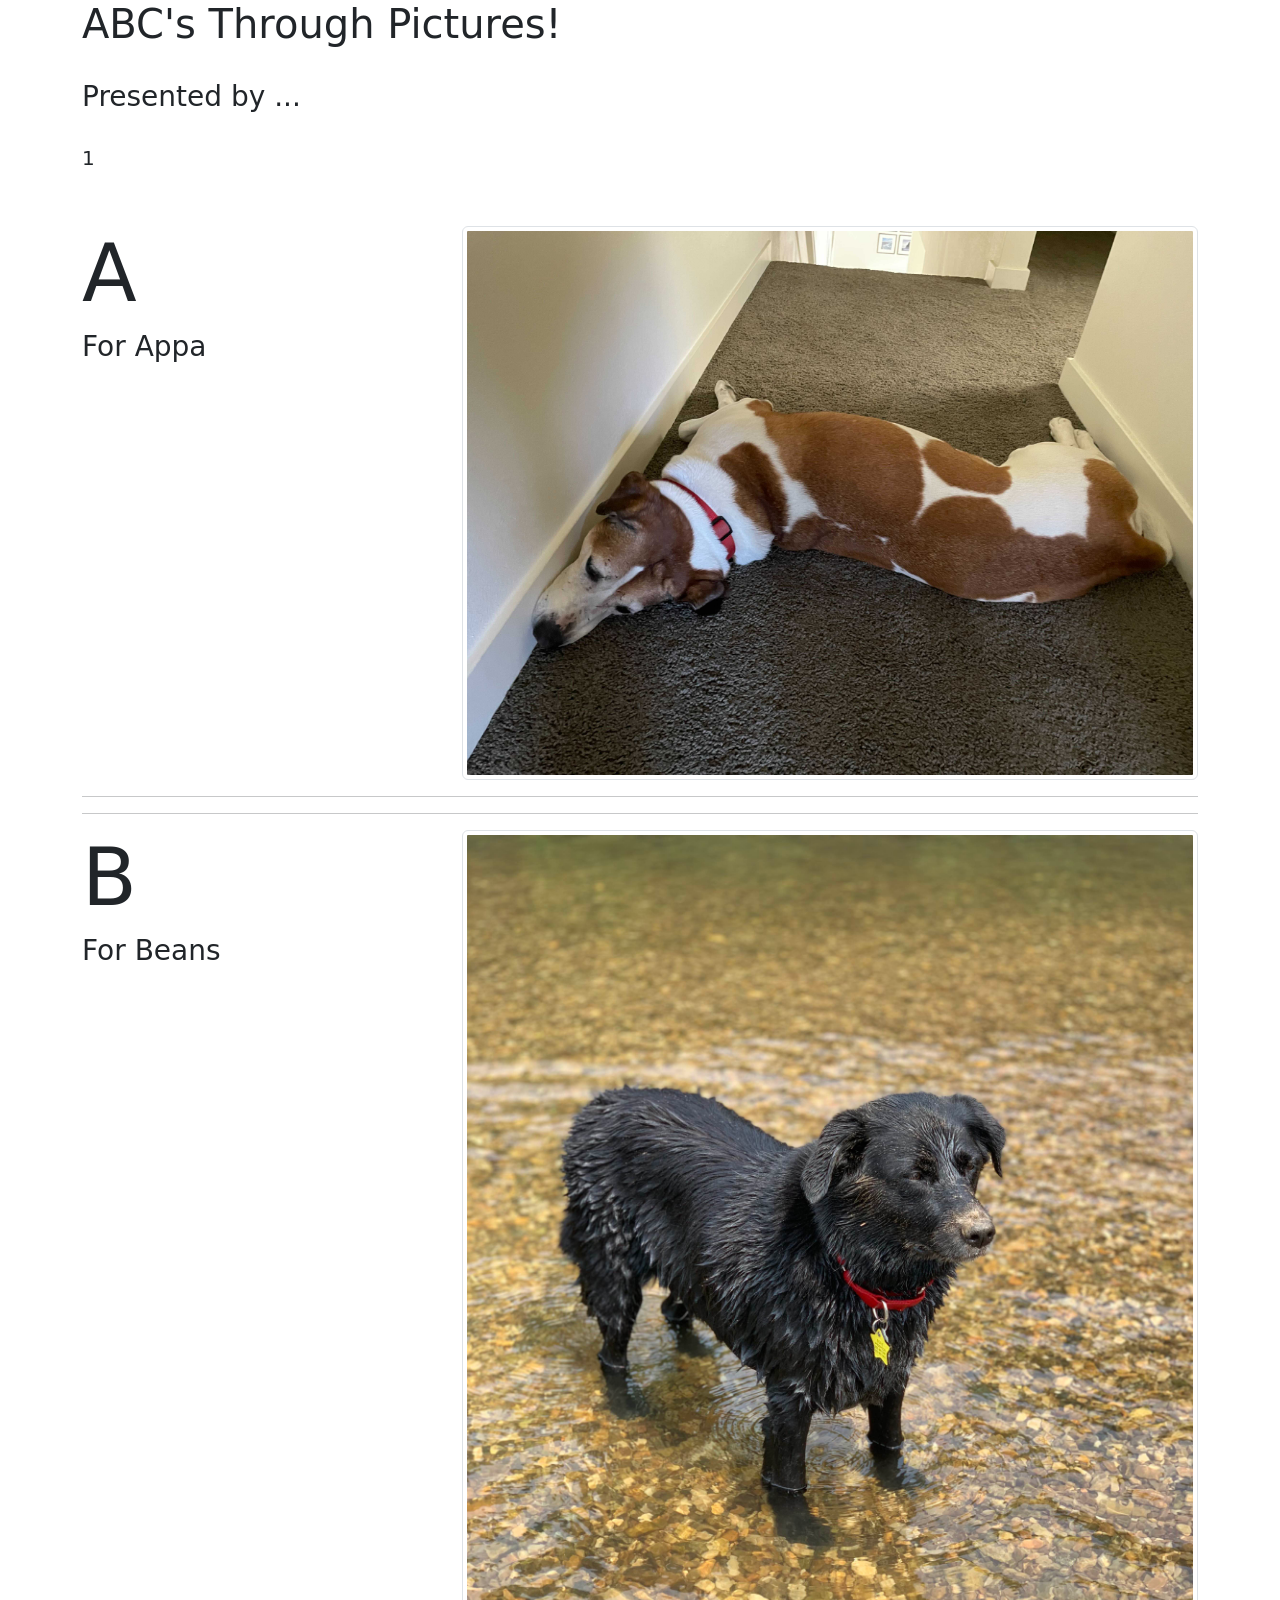
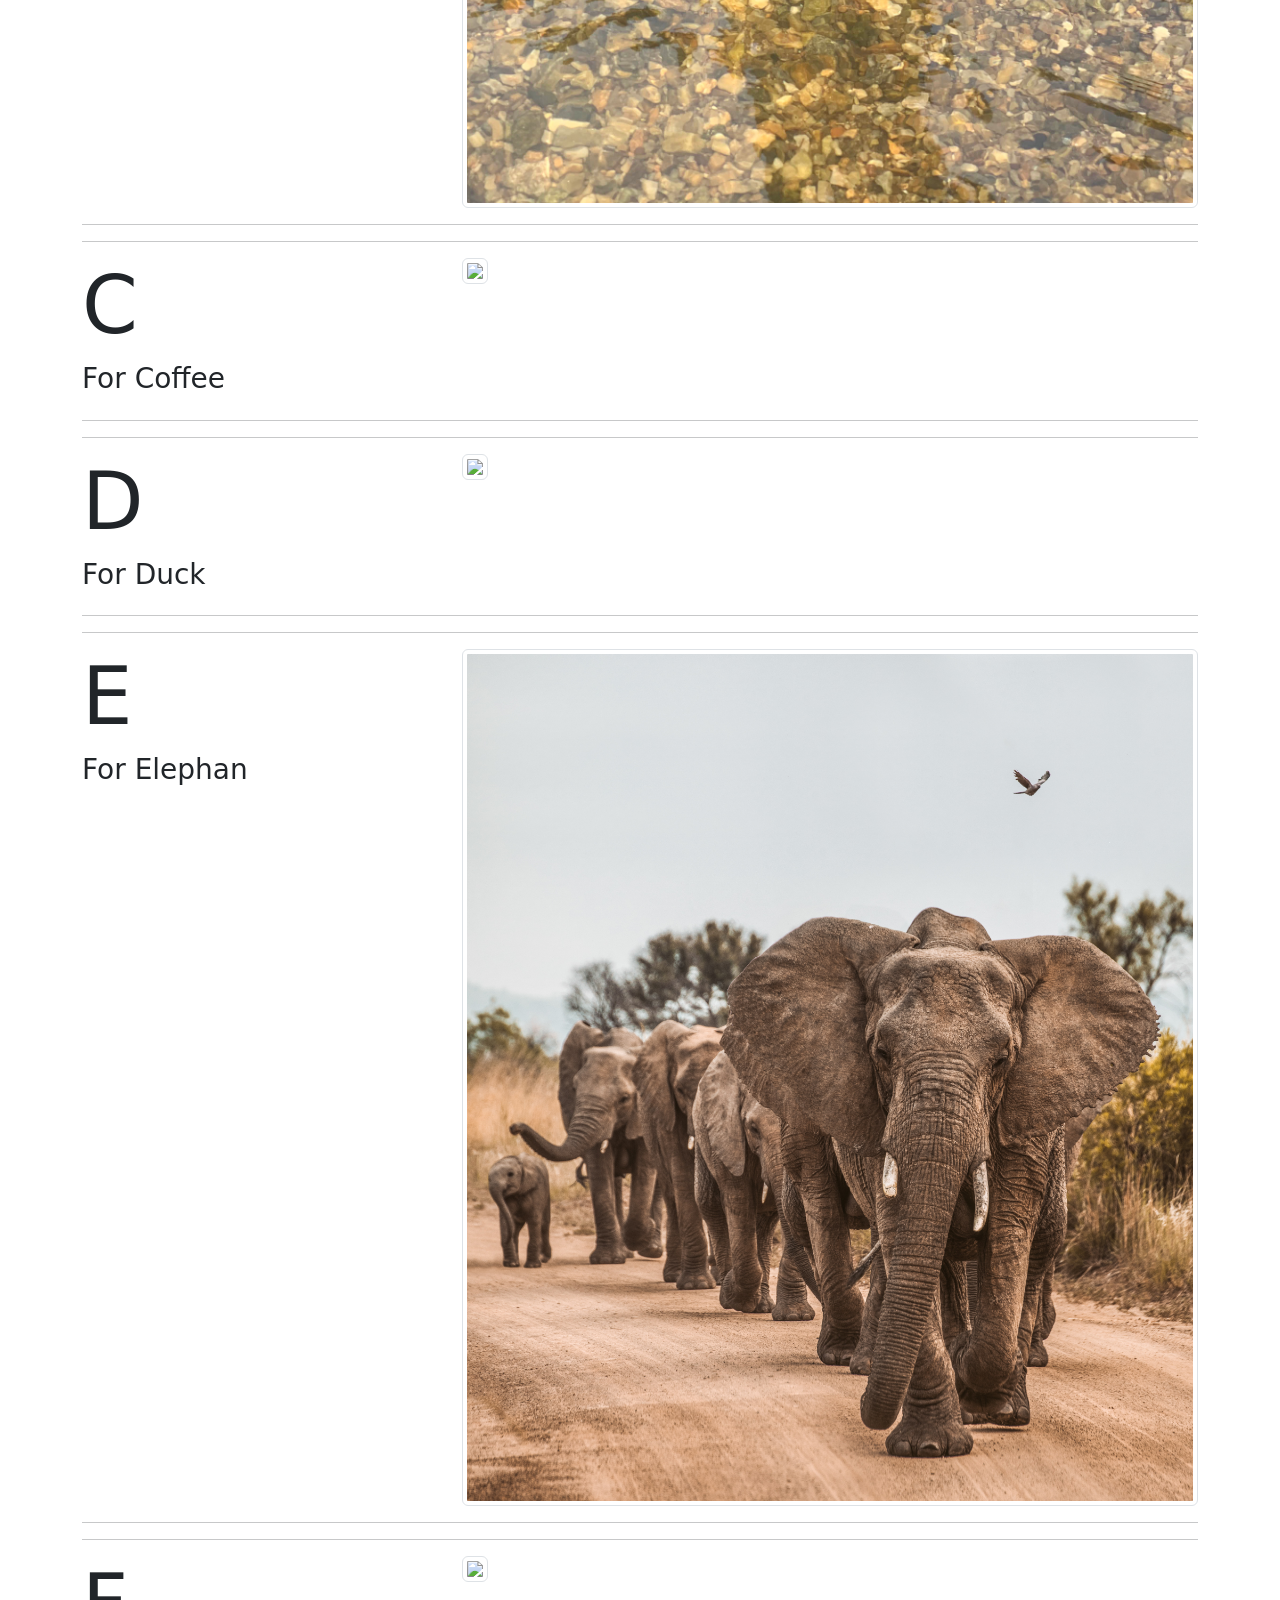
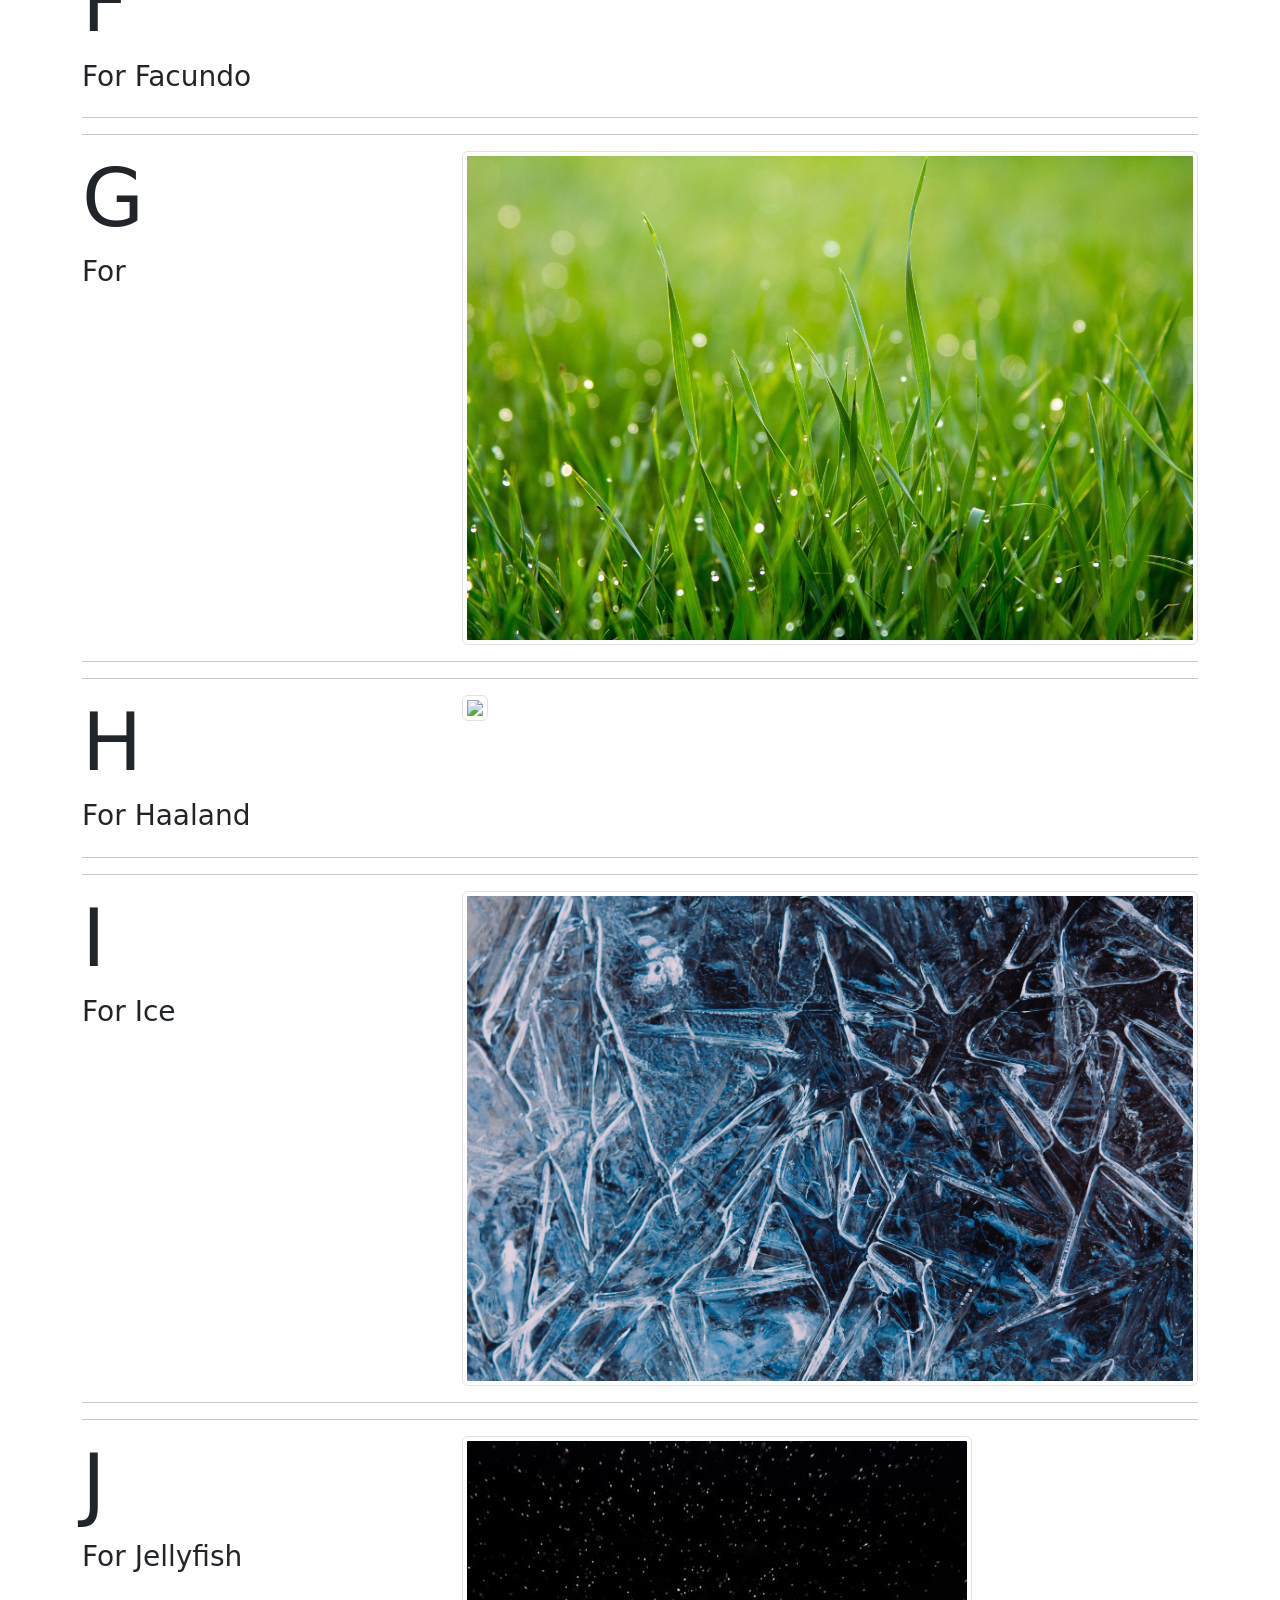
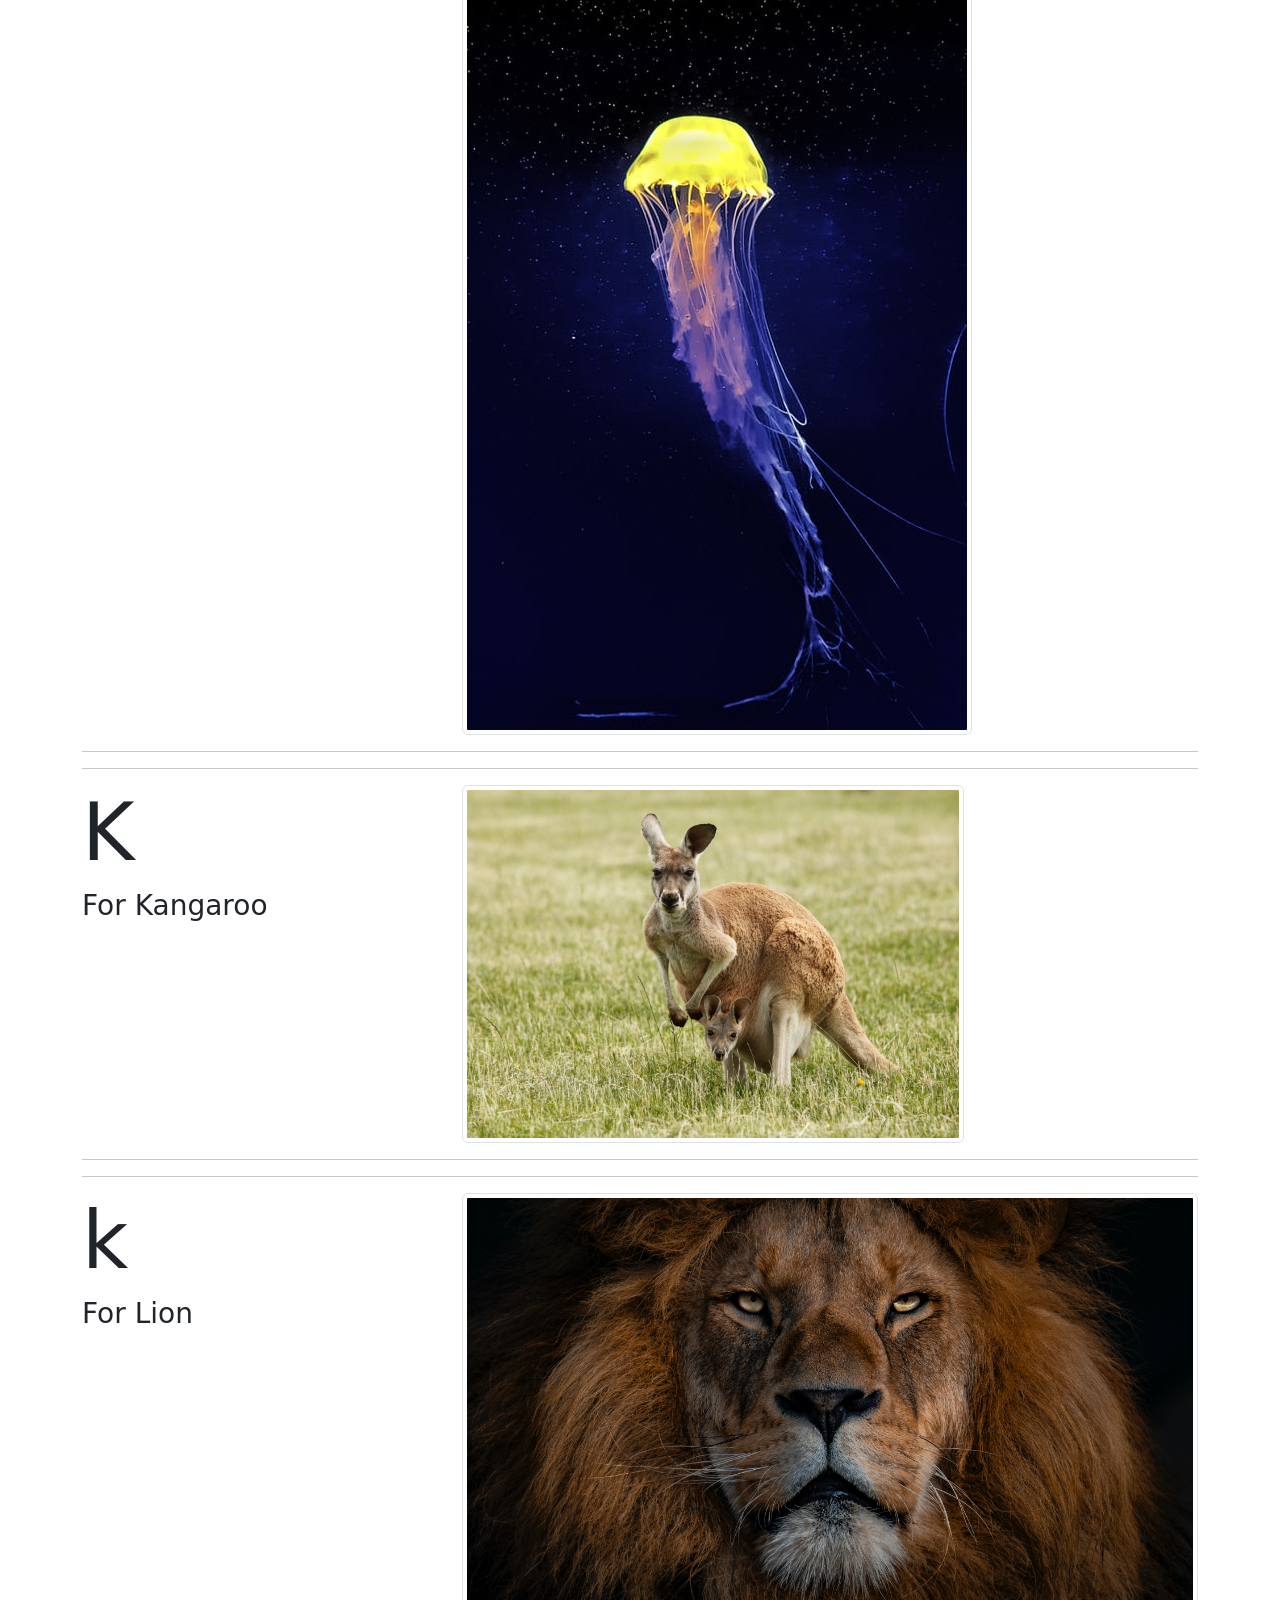
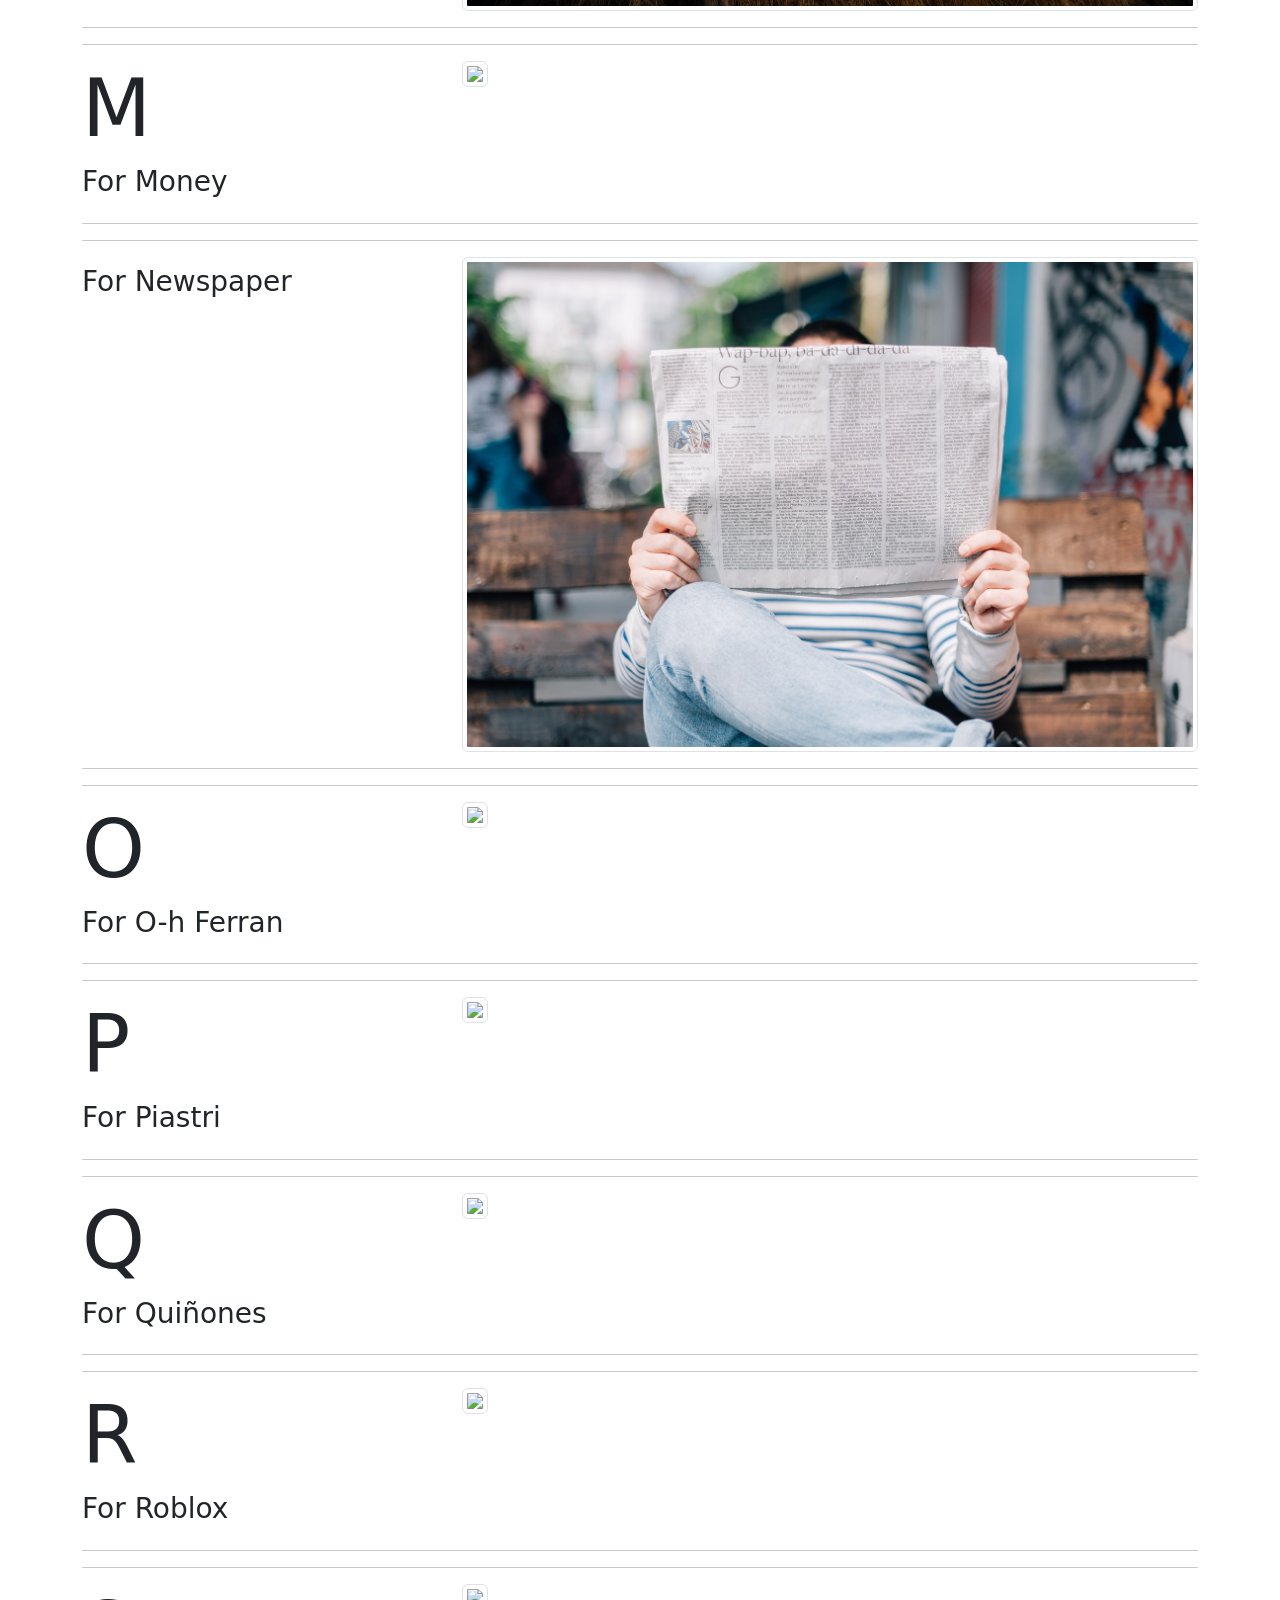
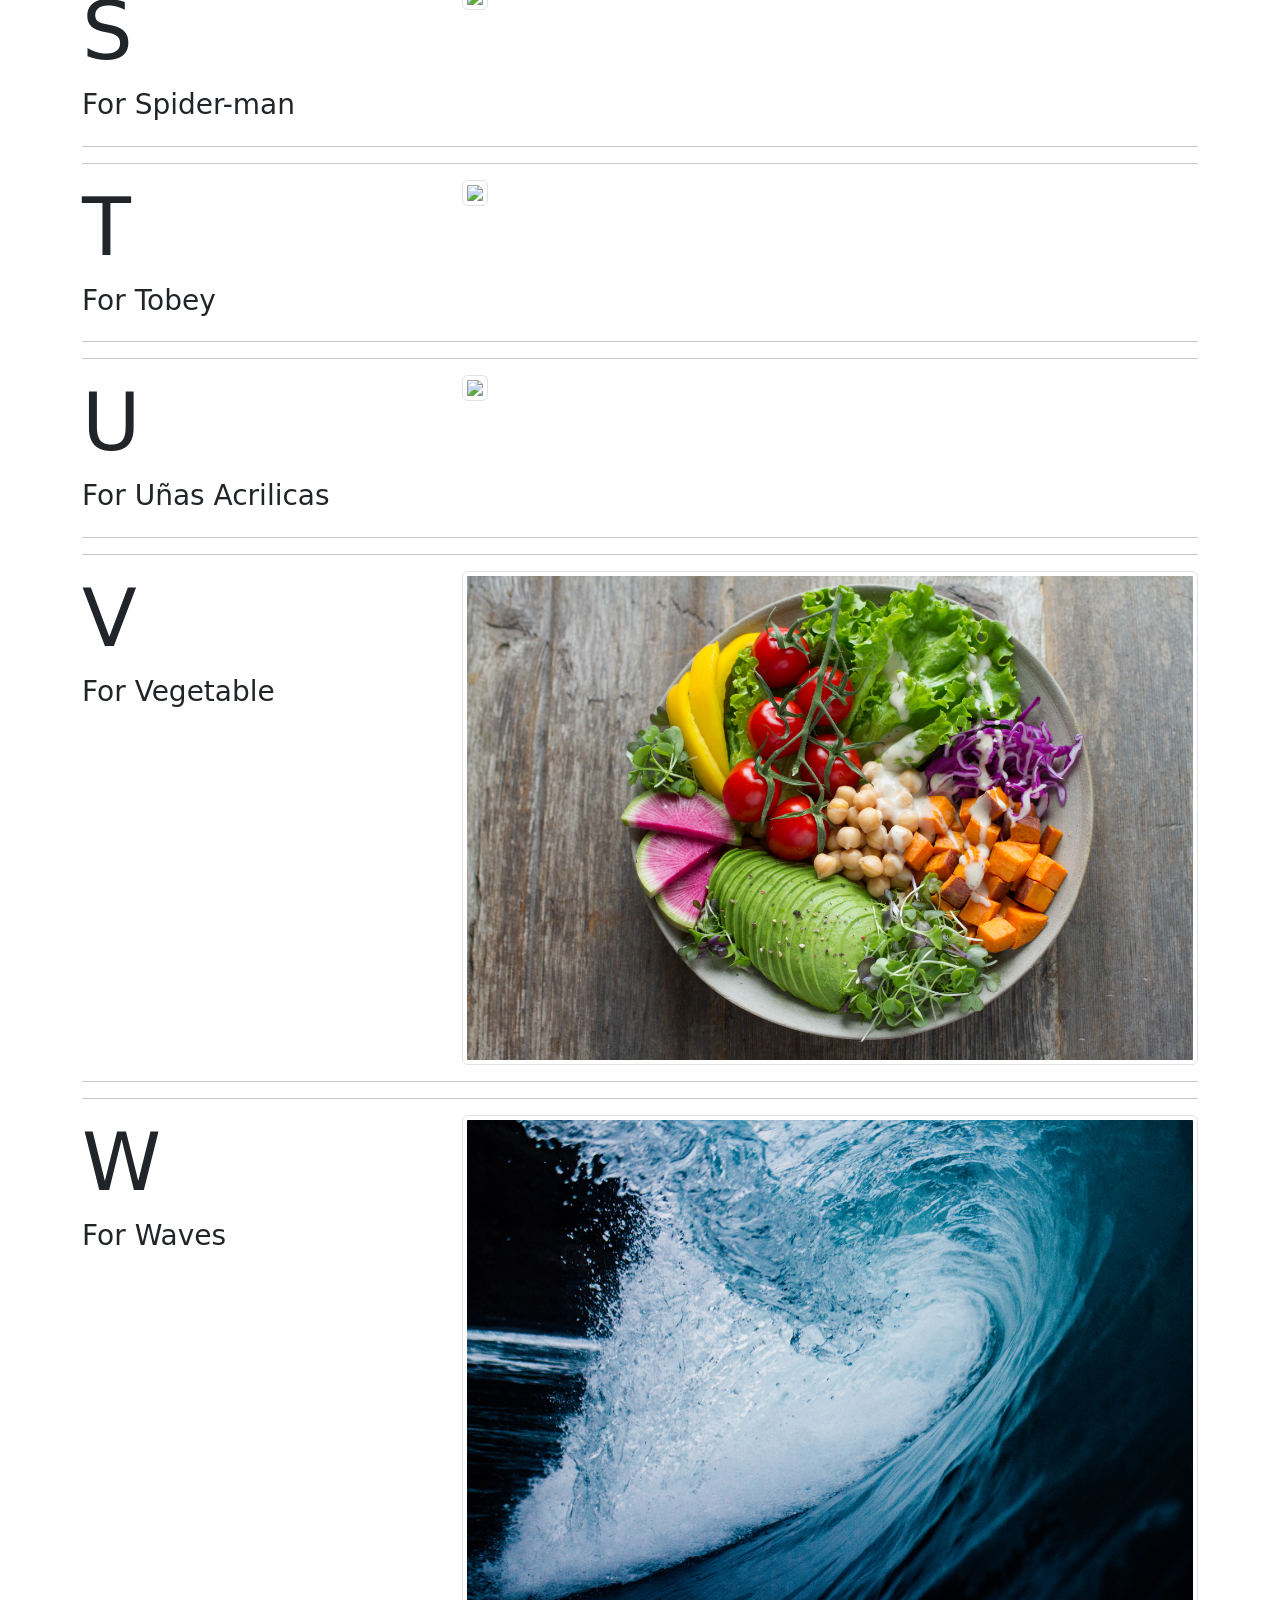
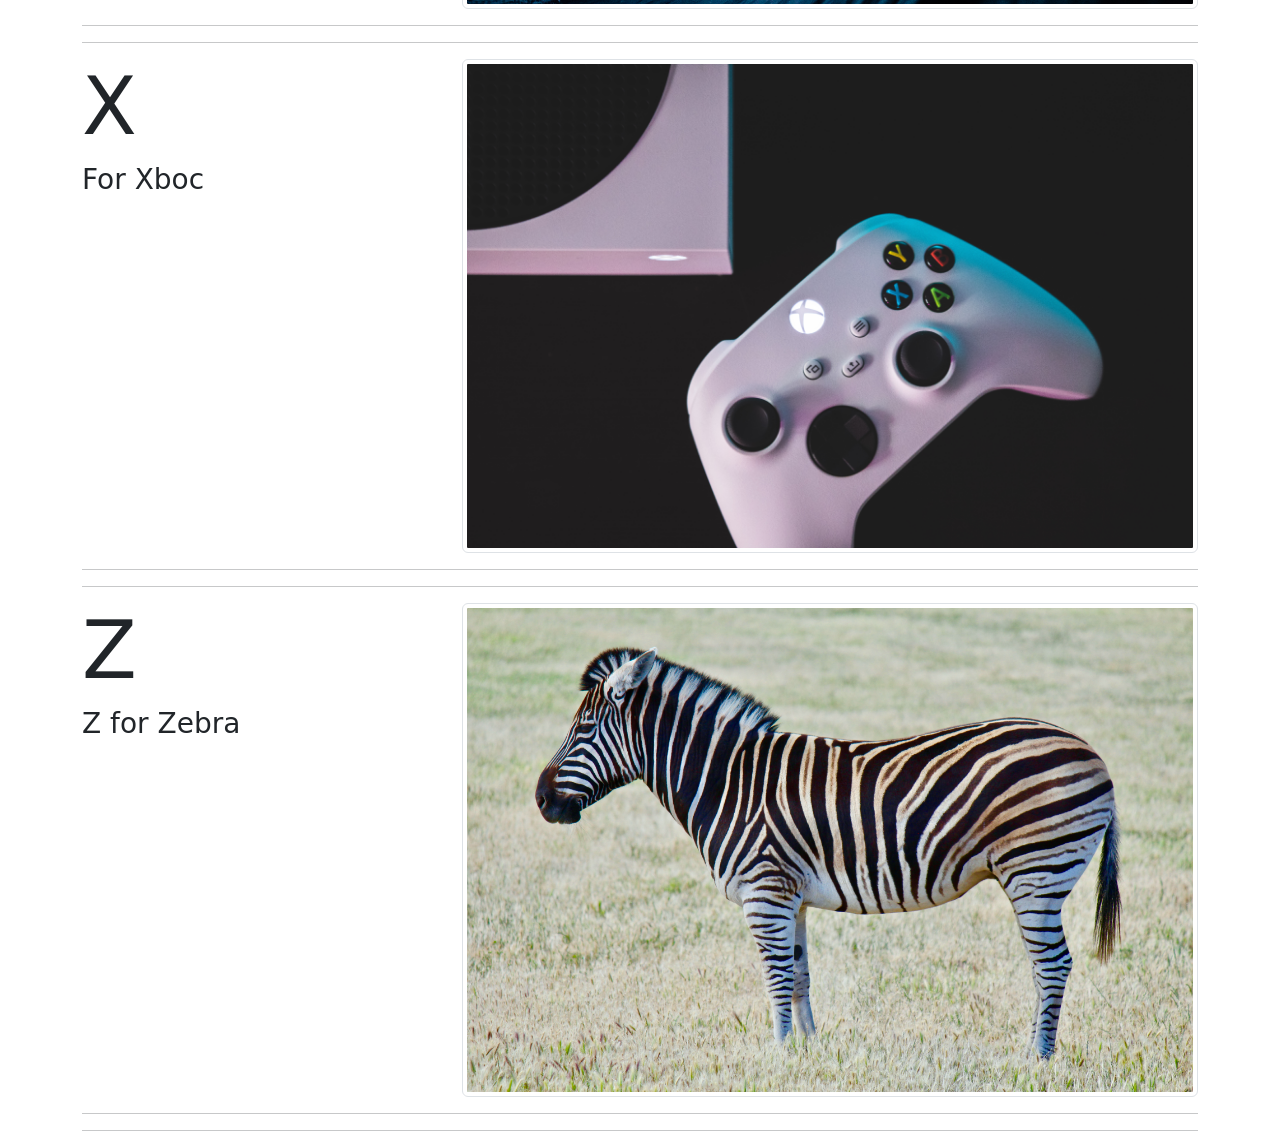
==== ad-l3-1.0/index.html @ 5498f9ae "aun no termino ro" ====
<!DOCTYPE html>
<html>

<head>
  <meta charset="utf-8">
  <meta name="viewport" content="width=device-width">
  <title>replit</title>
  <link href="https://cdn.jsdelivr.net/npm/bootstrap@5.1.3/dist/css/bootstrap.min.css" rel="stylesheet" integrity="sha384-1BmE4kWBq78iYhFldvKuhfTAU6auU8tT94WrHftjDbrCEXSU1oBoqyl2QvZ6jIW3" crossorigin="anonymous">
  <link rel="stylesheet" href="style.css">

</head>

<body>
    <main class="container">
        <div class="row">
            <div class="col">
                <h1>ABC's Through Pictures!</h1>
            </div> 
        </div>
        <br>
        <div class="row">
            <div class="col">
                <h3>Presented by ...</h3>
            </div> 
        </div>
        <br>
        <div class="row">
            <div class="col-12">
                <!-- Enter each persons name in place of the "Insert Name Here" below -->
                <h5>1</h5>

            
            </div> 
        </div>
        <br>
        <br>
        <!-- A -->
        <div class="row">
            <div class="col-4">
                <h1 class="display-1">A</h1>
                <h3>For Appa</h3>
            </div>
            <div class="col-8">
                <img src="Pictures/a-appa.jpg" class="img-thumbnail">
            </div>
        </div>
        <hr>
        <hr>



        <!-- B -->
        <!-- Reference letter A for help, all details should be the same except for the letter in the h1 tag, the description in the h3 tag, and the path to the image "src". -->
        <div class="row">
            <div class="col-4">
                <h1 class="display-1">B</h1>
                <h3>For Beans</h3>
            </div>
            <div class="col-8">
                <!-- insert pathway to image inside the quotation marks in the 'src' -->
                <img src="Pictures/b-beans.jpg" class="img-thumbnail">
            </div>
        </div>
        <hr>
        <hr>


        <!-- C -->
        <div class="row">
            <div class="col-4">
                <h1 class="display-1">C</h1>
                <h3>For Coffee</h3>
            </div>
            <div class="col-8">
                <!-- Notice where the URL goes to -->
                <img src="https://images.unsplash.com/photo-1523942839745-7848c839b661?ixlib=rb-1.2.1&ixid=MnwxMjA3fDB8MHxwaG90by1wYWdlfHx8fGVufDB8fHx8&auto=format&fit=crop&w=1740&q=80" class="img-thumbnail">
            </div>
        </div>
        <hr>
        <hr>


        <!-- D -->
        <div class="row">
            <div class="col-4">
                <h1 class="display-1">D</h1>
                <h3>For Duck</h3>
            </div>
            <div class="col-8">
                <!-- Notice where the URL goes to -->
                <img src="https://images.unsplash.com/photo-1560987617-6de57e3d0574?ixid=MnwxMjA3fDB8MHxwaG90by1wYWdlfHx8fGVufDB8fHx8&ixlib=rb-1.2.1&auto=format&fit=crop&w=1738&q=80" class="img-thumbnail">
            </div>
        </div>
        <hr>
        <hr>


        <!-- E -->
        <!-- Reference letter A for help, all details should be the same except for the letter in the h1 tag, the description in the h3 tag, and the path to the image "src". -->
        <div class="row">
            <div class="col-4">
                <h1 class="display-1">E</h1>
                <h3>For Elephan</h3>
            </div>
            <div class="col-8">
                <!-- insert pathway to image inside the quotation marks in the 'src' -->
                <img src="Pictures/E- Elephan.jpg" class="img-thumbnail">
            </div>
        </div>
        <hr>
        <hr>


        <!-- F -->
        <!-- Reference letter A for help, all details should be the same except for the letter in the h1 tag, the description in the h3 tag, and the path to the image "src". -->
        <div class="row">
            <div class="col-4">
                <h1 class="display-1">F</h1>
                <h3>For Facundo </h3>
            </div>
            <div class="col-8">
                <!-- insert pathway to image inside the quotation marks in the 'src' -->
                <img src="https://wradio.com.mx/resizer/v2/JNHLJGGPSNAS3NEOVSI2BEHQMY.jpeg?auth=15b1741a7009453002b38d7b70b2f4305603669846c7c8888a24a1d2507f353e&width=650&height=488&quality=70&smart=true" class="img-thumbnail">
            </div>
        </div>
        <hr>
        <hr>


        <!-- G -->
        <!-- Reference letter A for help, all details should be the same except for the letter in the h1 tag, the description in the h3 tag, and the path to the image "src". -->
        <div class="row">
            <div class="col-4">
                <h1 class="display-1">G</h1>
                <h3>For </h3>
            </div>
            <div class="col-8">
                <!-- insert pathway to image inside the quotation marks in the 'src' -->
                <img src="Pictures/G - Grass.jpg" class="img-thumbnail">
            </div>
        </div>
        <hr>
        <hr>


        <!-- H -->
        <!-- Reference letter A for help, all details should be the same except for the letter in the h1 tag, the description in the h3 tag, and the path to the image "src". -->
        <div class="row">
            <div class="col-4">
                <h1 class="display-1">H</h1>
                <h3>For Haaland </h3>
            </div>
            <div class="col-8">
                <!-- insert pathway to image  -->
                <img src="https://d6isf1yxni2j5.cloudfront.net/large_Haaland_AP_f792136335.jpg" class="img-thumbnail">
            </div>
        </div>
        <hr>
        <hr>


        <!-- I -->
        <!-- Reference letter A for help, all details should be the same except for the letter in the h1 tag, the description in the h3 tag, and the path to the image "src". -->
        <div class="row">
            <div class="col-4">
                <h1 class="display-1">I</h1>
                <h3>For Ice </h3>
            </div>
            <div class="col-8">
                <!-- insert pathway to image  -->
                <img src="Pictures/I - Ice.jpg" class="img-thumbnail">
            </div>
        </div>
        <hr>
        <hr>


        <!-- J -->
        <!-- Reference letter A for help, all details should be the same except for the letter in the h1 tag, the description in the h3 tag, and the path to the image "src". -->
        <div class="row">
            <div class="col-4">
                <h1 class="display-1">J</h1>
                <h3>For Jellyfish </h3>
            </div>
            <div class="col-8">
                <!-- insert pathway to image -->
                <img src="Pictures/J - Jellyfish.jpg" src="" class="img-thumbnail">
            </div>
        </div>
        <hr>
        <hr>


        <!-- K -->
        <!-- Reference letter A for help, all details should be the same except for the letter in the h1 tag, the description in the h3 tag, and the path to the image "src". -->
        <div class="row">
            <div class="col-4">
                <h1 class="display-1">K</h1>
                <h3>For Kangaroo </h3>
            </div>
            <div class="col-8">
                <!-- insert pathway to image -->
                <img src="Pictures/K - Kangaroo.jpg" class="img-thumbnail">
            </div>
        </div>
        <hr>
        <hr>


        <!-- L -->
        <!-- Reference letter A for help, all details should be the same except for the letter in the h1 tag, the description in the h3 tag, and the path to the image "src". -->
        <div class="row">
            <div class="col-4">
                <h1 class="display-1">k</h1>
                <h3>For Lion </h3>
            </div>
            <div class="col-8">
                <img src="Pictures/L - Lion.jpg" class="img-thumbnail">
            </div>
        </div>
        <hr>
        <hr>


        <!-- M -->
        <!-- Reference letter A for help, all details should be the same except for the letter in the h1 tag, the description in the h3 tag, and the path to the image "src". -->
        <div class="row">
            <div class="col-4">
                <h1 class="display-1">M</h1>
                <h3>For Money </h3>
            </div>
            <div class="col-8">
                <img src="https://www.swisslife.com/en/home/blog/fuck-you-money/_jcr_content/moodimagearticle/image.1759478076300.transform/original/ChatGPT%2BImage%2B3.%2BOkt.%2B2025%252C%2B09_50_28.png" class="img-thumbnail">
            </div>
        </div>
        <hr>
        <hr>


        <!-- N -->
        <!-- Reference letter A for help, all details should be the same except for the letter in the h1 tag, the description in the h3 tag, and the path to the image "src". -->
        <div class="row">
            <div class="col-4">
                <h1 class="display-1"></h1>
                <h3>For Newspaper</h3>
            </div>
            <div class="col-8">
                <img src="Pictures/N - Newspaper.jpg" class="img-thumbnail">
            </div>
        </div>
        <hr>
        <hr>


        <!-- O -->
        <!-- Reference letter A for help, all details should be the same except for the letter in the h1 tag, the description in the h3 tag, and the path to the image "src". -->
        <div class="row">
            <div class="col-4">
                <h1 class="display-1">O</h1>
                <h3>For  O-h Ferran</h3>
            </div>
            <div class="col-8">
                <img src="https://encrypted-tbn0.gstatic.com/images?q=tbn:ANd9GcRaUtfRRTEudFakXW6UDhgdVtnWIxd9n9QPiaB3HsmKcA&s=10" class="img-thumbnail">
            </div>
        </div>
        <hr>
        <hr>


        <!-- P -->
        <!-- Reference letter A for help, all details should be the same except for the letter in the h1 tag, the description in the h3 tag, and the path to the image "src". -->
        <div class="row">
            <div class="col-4">
                <h1 class="display-1">P</h1>
                <h3>For Piastri </h3>
            </div>
            <div class="col-8">
                <img src="https://cdn-9.motorsport.com/images/amp/YEQRzA5Y/s1000/oscar-piastri-mclaren.webp" class="img-thumbnail">
            </div>
        </div>
        <hr>
        <hr>


        <!-- Q -->
        <!-- Reference letter A for help, all details should be the same except for the letter in the h1 tag, the description in the h3 tag, and the path to the image "src". -->
        <div class="row">
            <div class="col-4">
                <h1 class="display-1">Q</h1>
                <h3> For Quiñones </h3>
            </div>
            <div class="col-8">
                <img src="https://encrypted-tbn0.gstatic.com/images?q=tbn:ANd9GcSbOn8Ga5PXFyDUY-4iJ3yILhgjZJFdIqzrwmo5CMslvg&s=10" class="img-thumbnail">
            </div>
        </div>
        <hr>
        <hr>


        <!-- R -->
        <!-- Reference letter A for help, all details should be the same except for the letter in the h1 tag, the description in the h3 tag, and the path to the image "src". -->
        <div class="row">
            <div class="col-4">
                <h1 class="display-1">R</h1>
                <h3>For Roblox </h3>
            </div>
            <div class="col-8">
                <img src="https://encrypted-tbn0.gstatic.com/images?q=tbn:ANd9GcTXYOFDedjaSAGQiymSdVQduj-BJ7y5WeJNb5rx0rZZSk27LAfmqPtuqLA&s=10" class="img-thumbnail" >
            </div>
        </div>
        <hr>
        <hr>

        <!-- S -->
        <!-- Reference letter A for help, all details should be the same except for the letter in the h1 tag, the description in the h3 tag, and the path to the image "src". -->
        <div class="row">
            <div class="col-4">
                <h1 class="display-1">S</h1>
                <h3>For Spider-man</h3>
            </div>
            <div class="col-8">
                <img src="https://m.media-amazon.com/images/I/81aRXFZ6d-L._AC_UF1000,1000_QL80_.jpg" class="img-thumbnail">
              
            </div>
        </div>
        <hr>
        <hr>


        <!-- T -->
        <!-- Reference letter A for help, all details should be the same except for the letter in the h1 tag, the description in the h3 tag, and the path to the image "src". -->
        <div class="row">
            <div class="col-4">
                <h1 class="display-1">T</h1>
                <h3>For Tobey  </h3>
            </div>
            <div class="col-8">
                <img src="https://encrypted-tbn0.gstatic.com/images?q=tbn:ANd9GcQhPtRiSNxrUrLjbELDRxzFGwWYYmITMhxHH1IAMjeE1-ukkNoDUI2OVudS&s=10" class="img-thumbnail">
              
            </div>
        </div>
        <hr>
        <hr>

        <!-- U -->
        <!-- Reference letter A for help, all details should be the same except for the letter in the h1 tag, the description in the h3 tag, and the path to the image "src". -->
        <div class="row">
            <div class="col-4">
                <h1 class="display-1">U</h1>
                <h3> For Uñas Acrilicas </h3>
            </div>
            <div class="col-8">
                 <img src="https://encrypted-tbn0.gstatic.com/images?q=tbn:ANd9GcQe4my-iGh0XCnA64uJfpGPMFNFN3pJUDPEqTdh_PtUKnhdllobrPaTeV0&s=10" class="img-thumbnail">
            </div>
        </div>
        <hr>
        <hr>


        <!-- V -->
        <!-- Reference letter A for help, all details should be the same except for the letter in the h1 tag, the description in the h3 tag, and the path to the image "src". -->
        <div class="row">
            <div class="col-4">
                <h1 class="display-1">V</h1>
                <h3>For Vegetable </h3>
            </div>
            <div class="col-8">
                <img src="Pictures/V - vegetable.jpg" class="img-thumbnail">
            </div>
        </div>
        <hr>
        <hr>


        <!-- W -->
        <!-- Reference letter A for help, all details should be the same except for the letter in the h1 tag, the description in the h3 tag, and the path to the image "src". -->
        <div class="row">
            <div class="col-4">
                <h1 class="display-1">W</h1>
                <h3>For  Waves </h3>
            </div>
            <div class="col-8">
                <img src="Pictures/W - Waves.jpg" class="img-thumbnail">
            </div>
        </div>
        <hr>
        <hr>


        <!-- X -->
        <!-- Reference letter A for help, all details should be the same except for the letter in the h1 tag, the description in the h3 tag, and the path to the image "src". -->
        <div class="row">
            <div class="col-4">
                <h1 class="display-1">X</h1>
                <h3> For Xboc</h3>
            </div>
            <div class="col-8">
                <img src="Pictures/X - Xbox.jpg" class="img-thumbnail">
            </div>
        </div>
        <hr>
        <hr>

        <!-- Z -->
        <!-- Reference letter A for help, all details should be the same except for the letter in the h1 tag, the description in the h3 tag, and the path to the image "src". -->
        <div class="row">
            <div class="col-4">
                <h1 class="display-1">Z</h1>
                <h3> Z for Zebra </h3>
            </div>
            <div class="col-8">
                <img src="Pictures/Z-Zebra.jpg" class="img-thumbnail">
            </div>
        </div>
        <hr>
        <hr>
    </main>
</body>
</html>
---- ad-l3-1.0/style.css ----
html {
    height: 100%;
    width: 100%;
  }
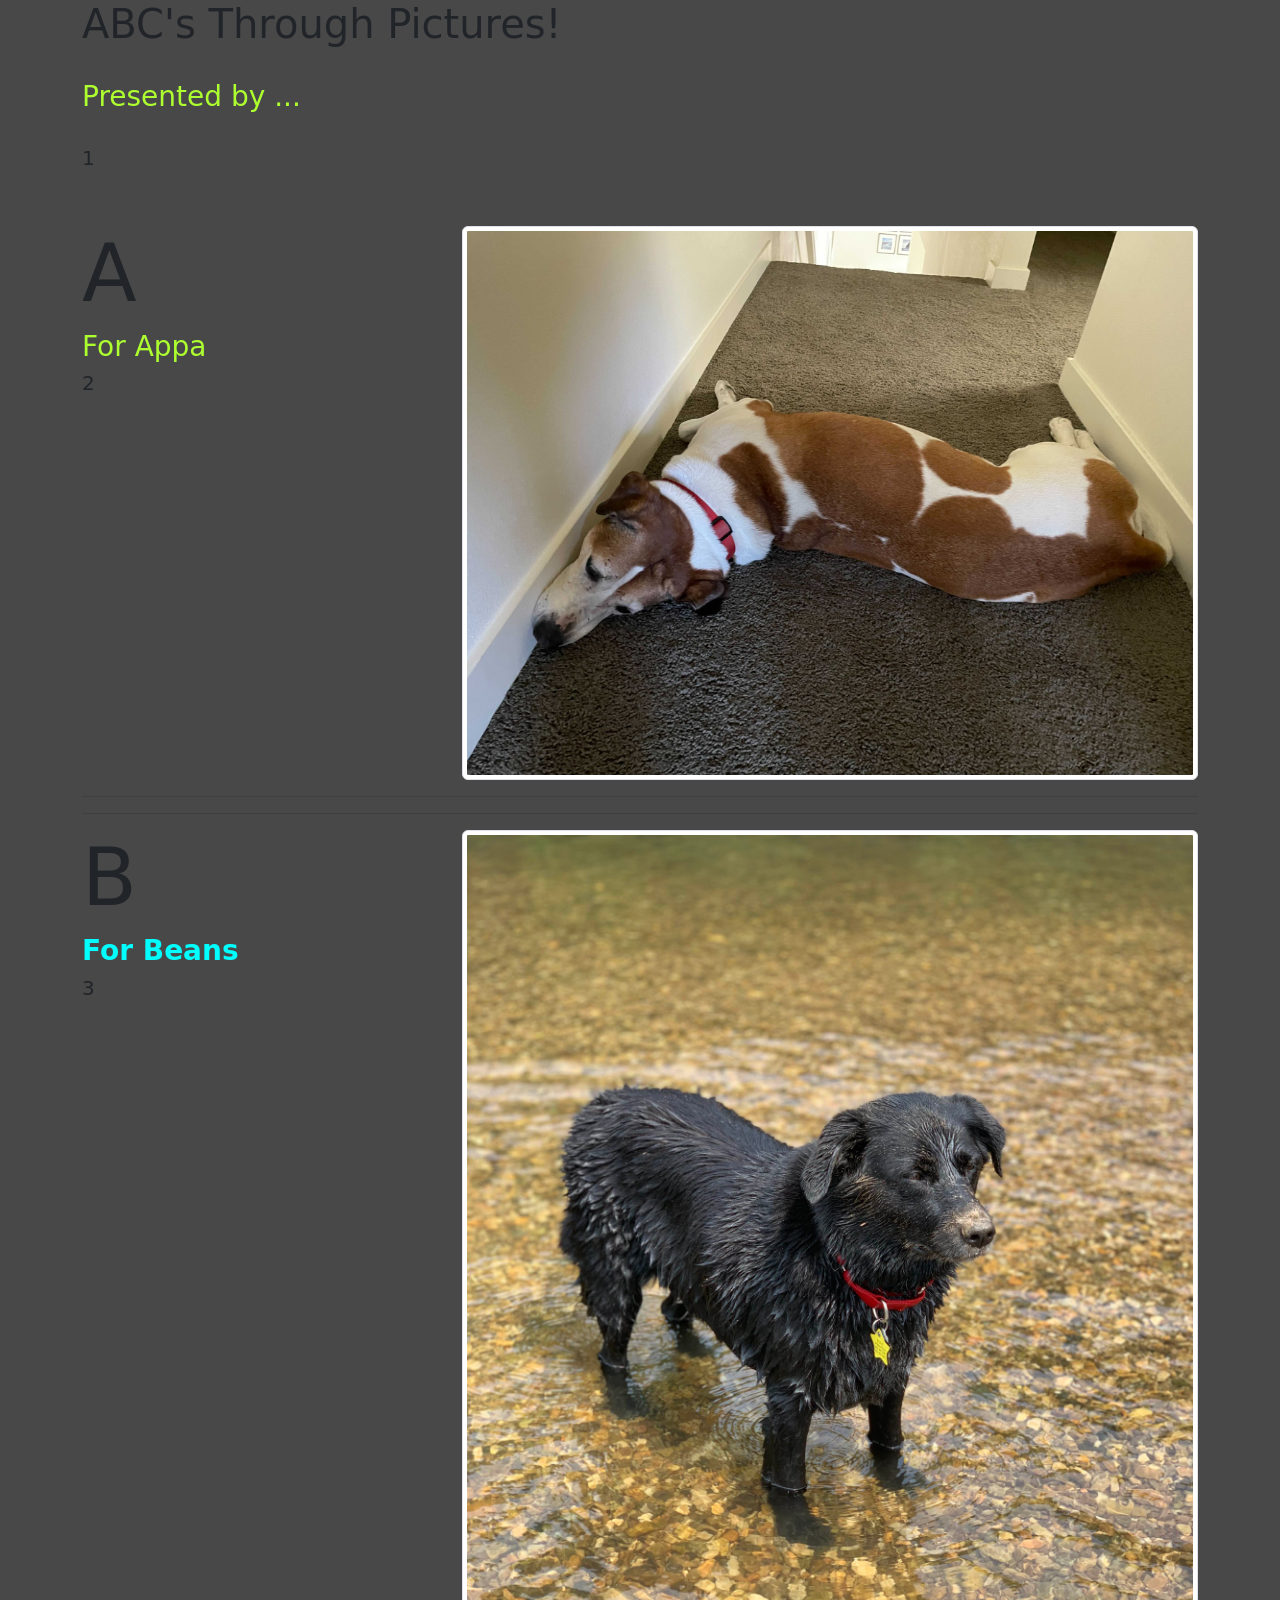
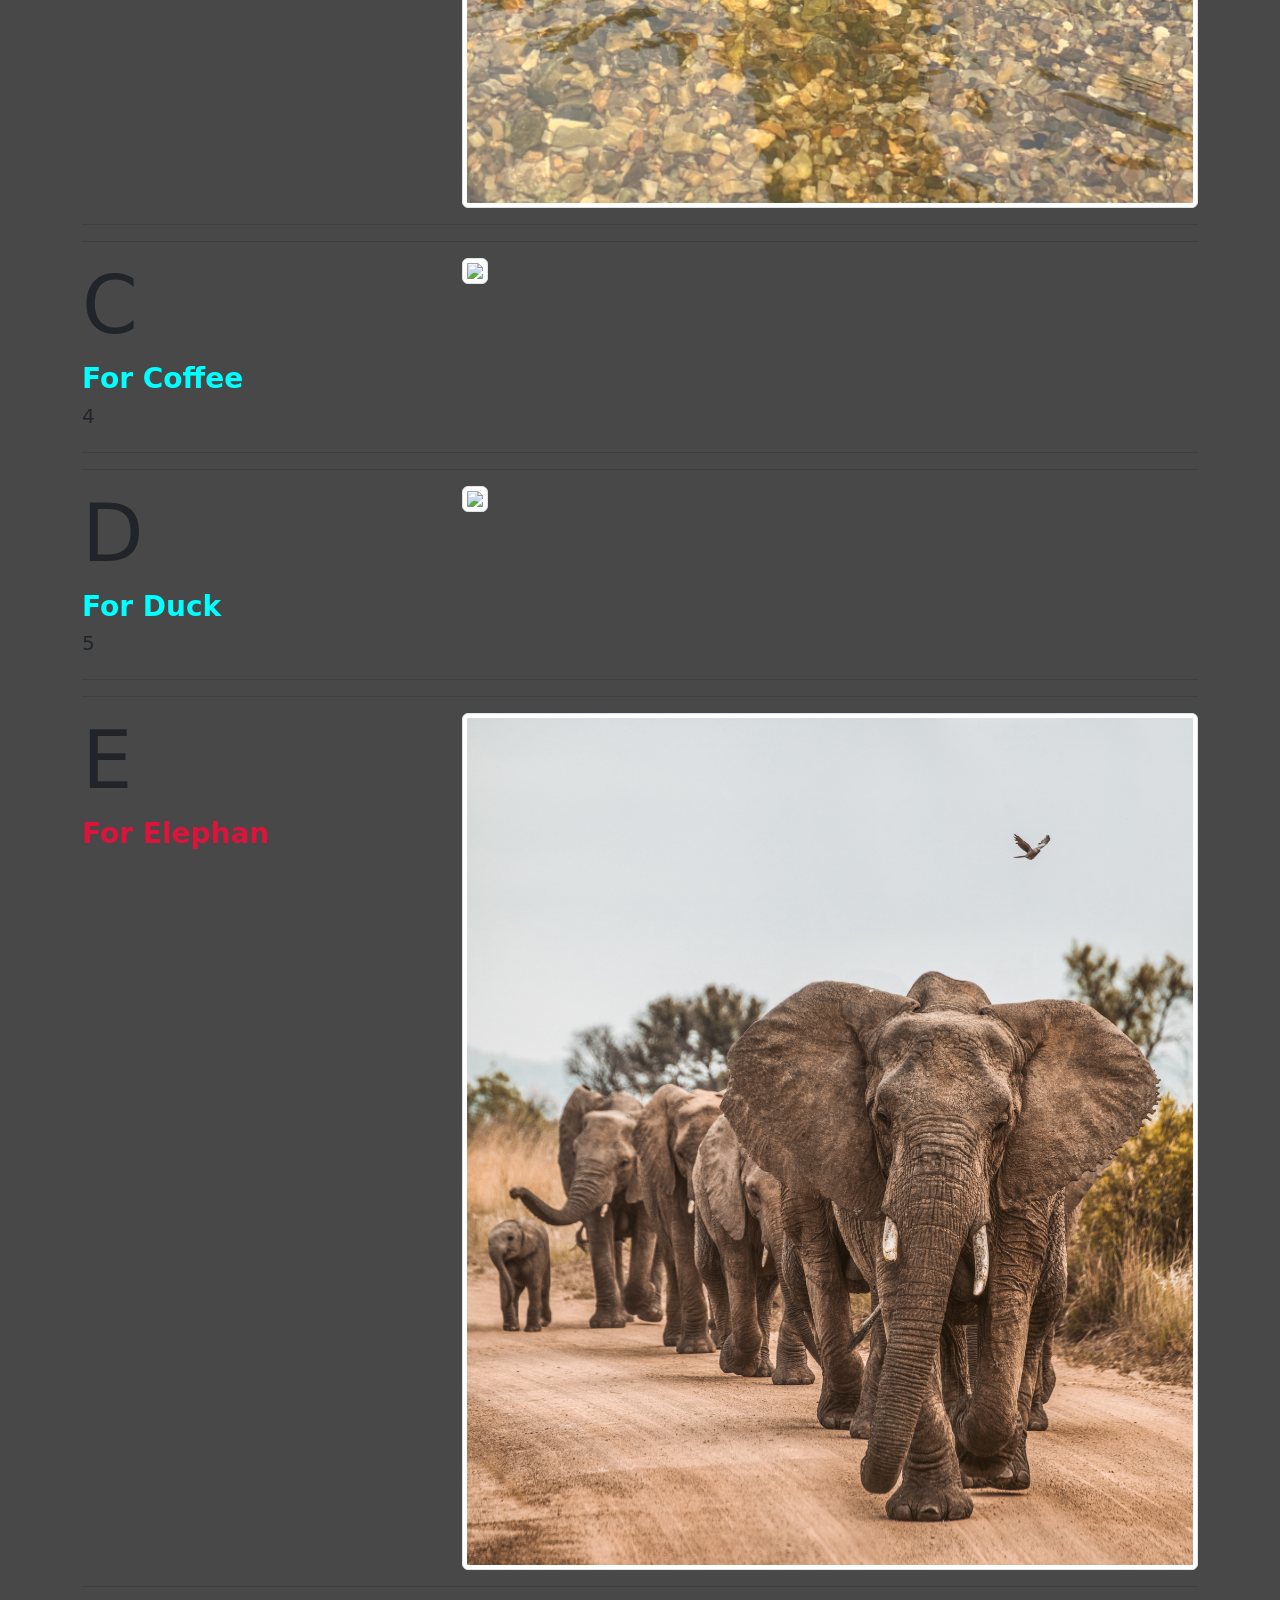
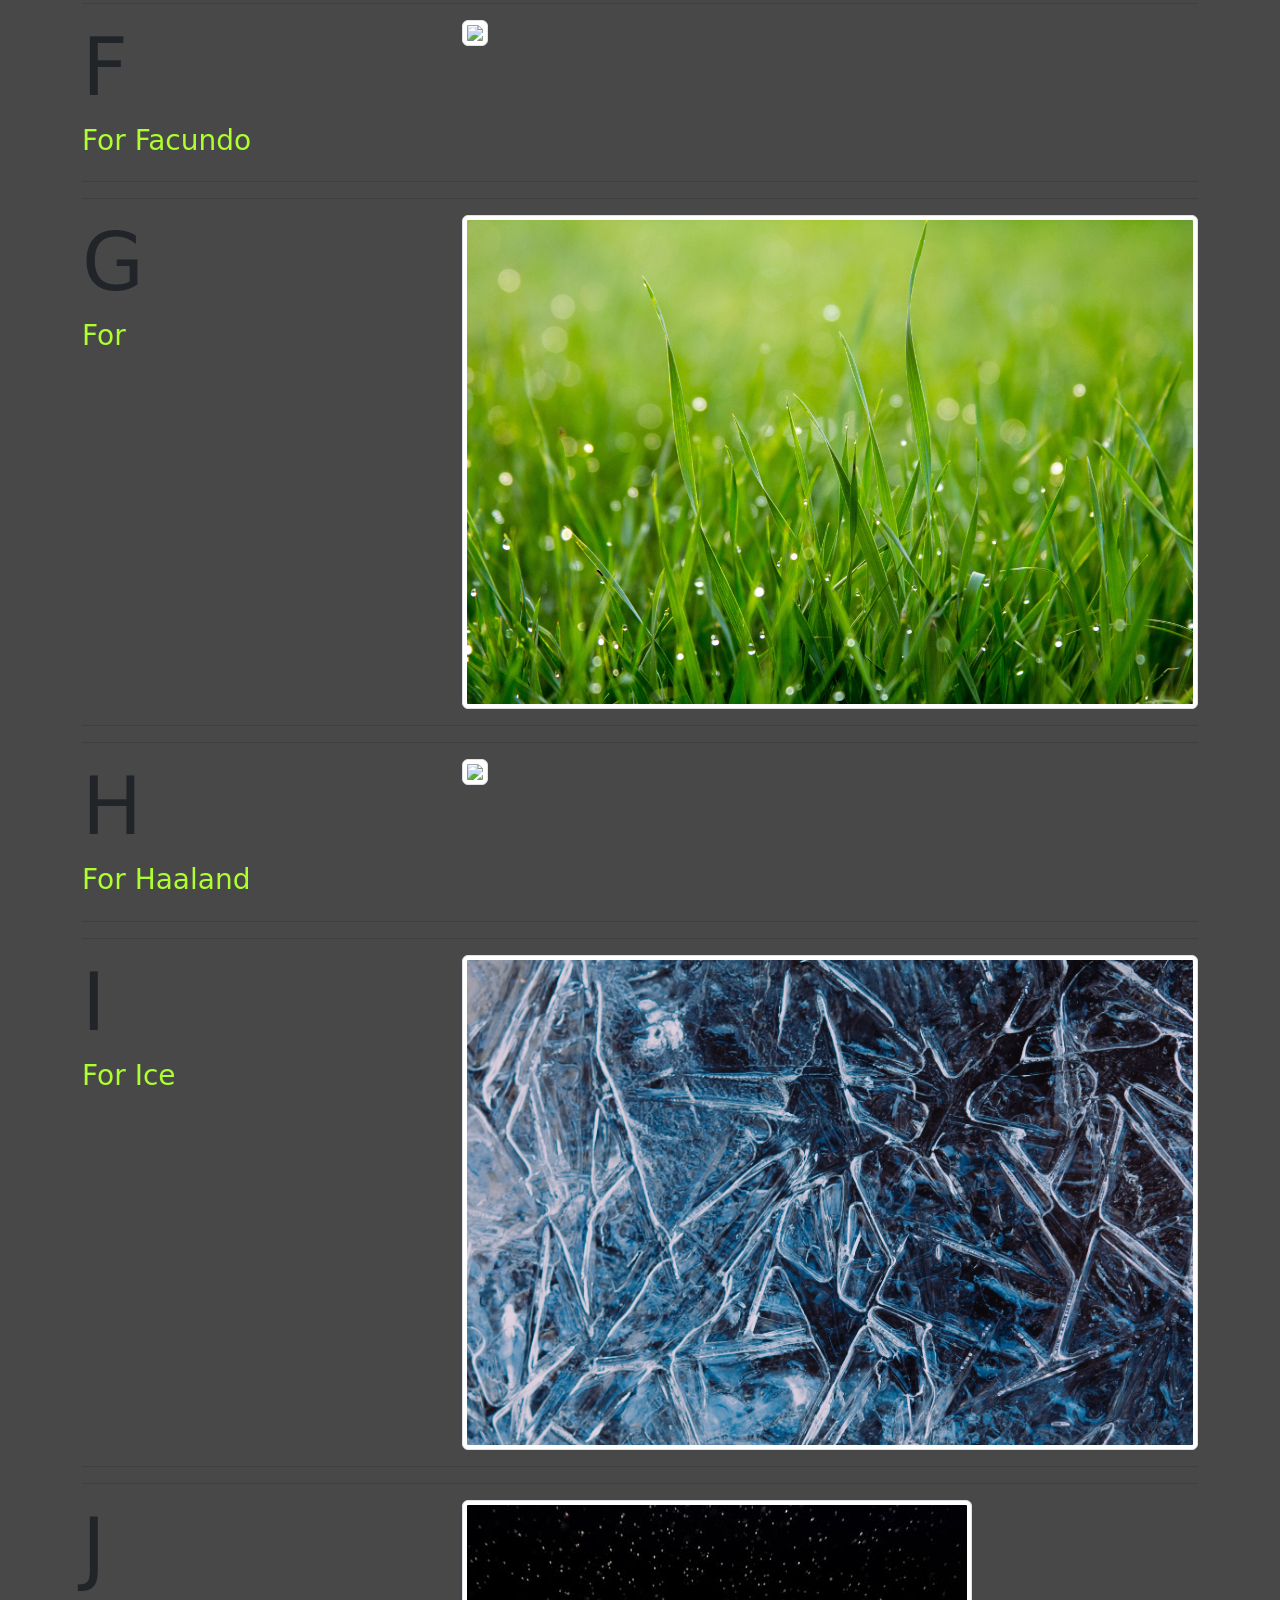
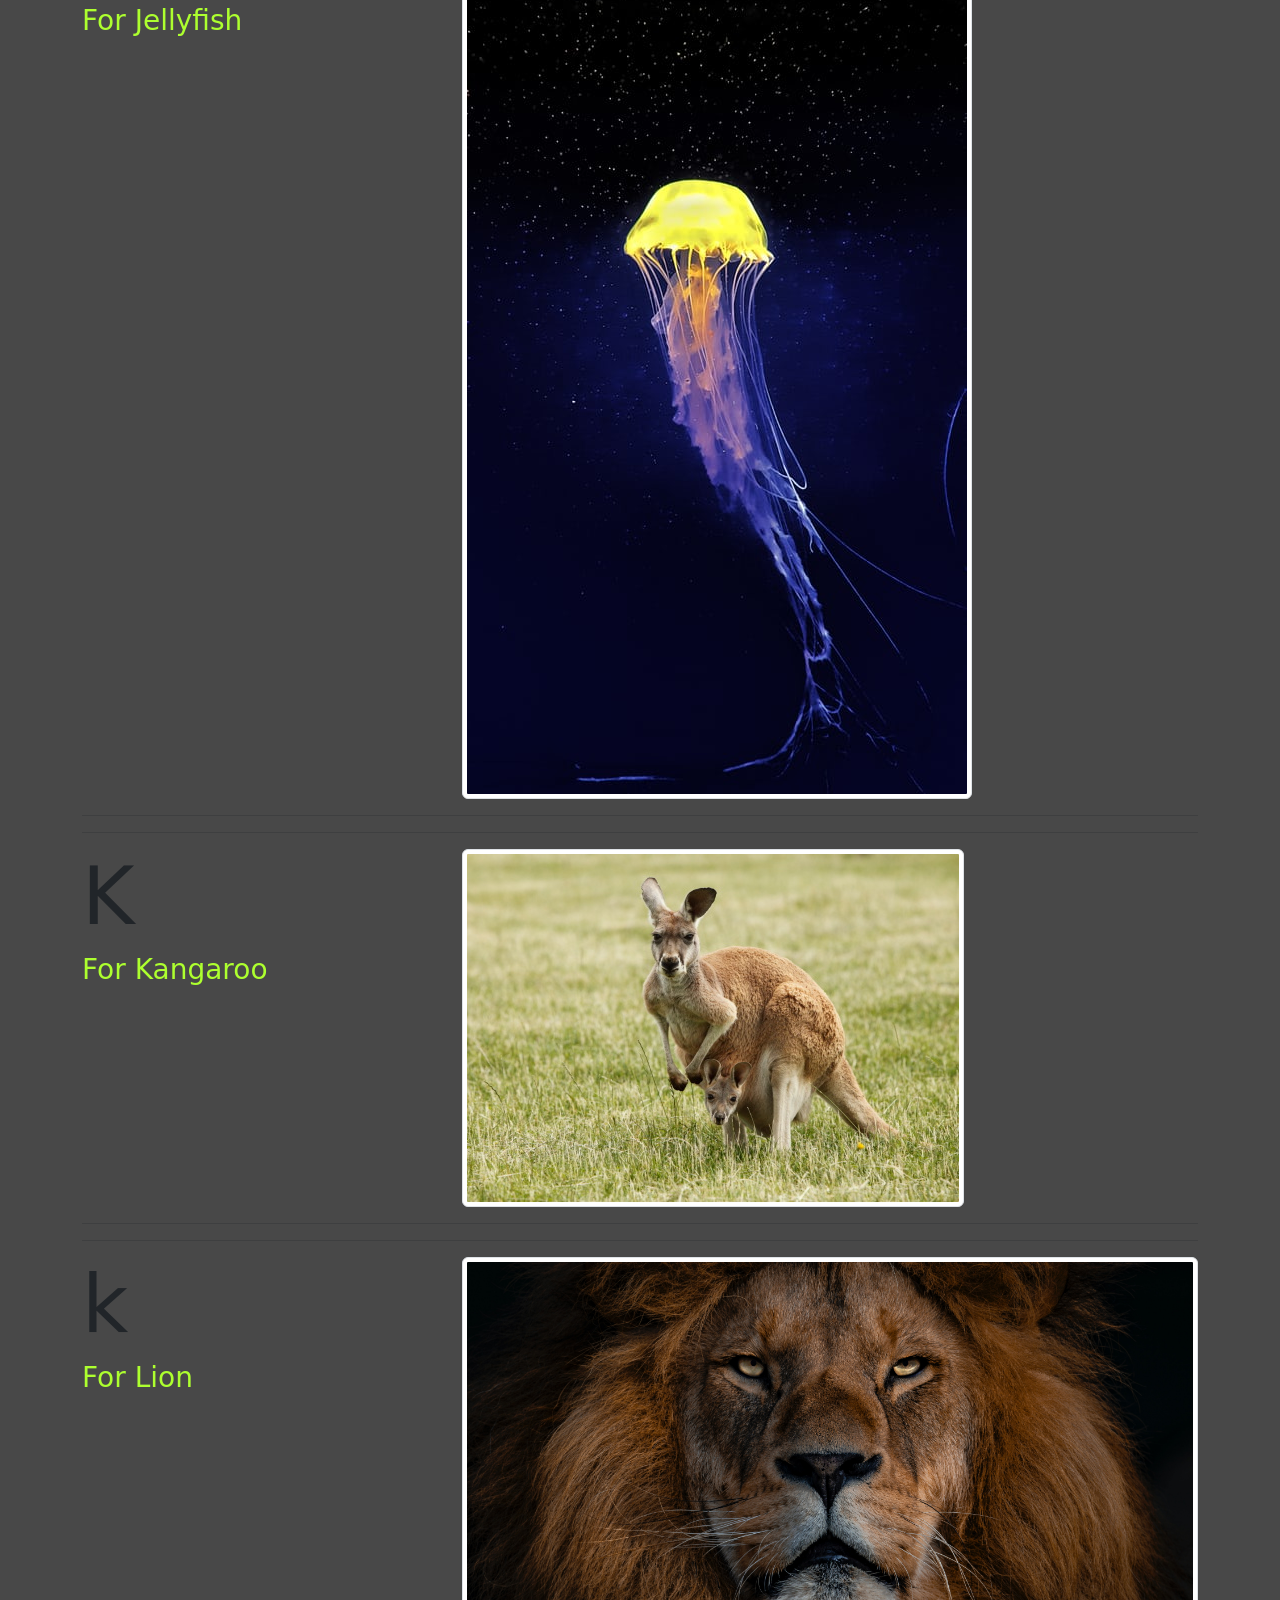
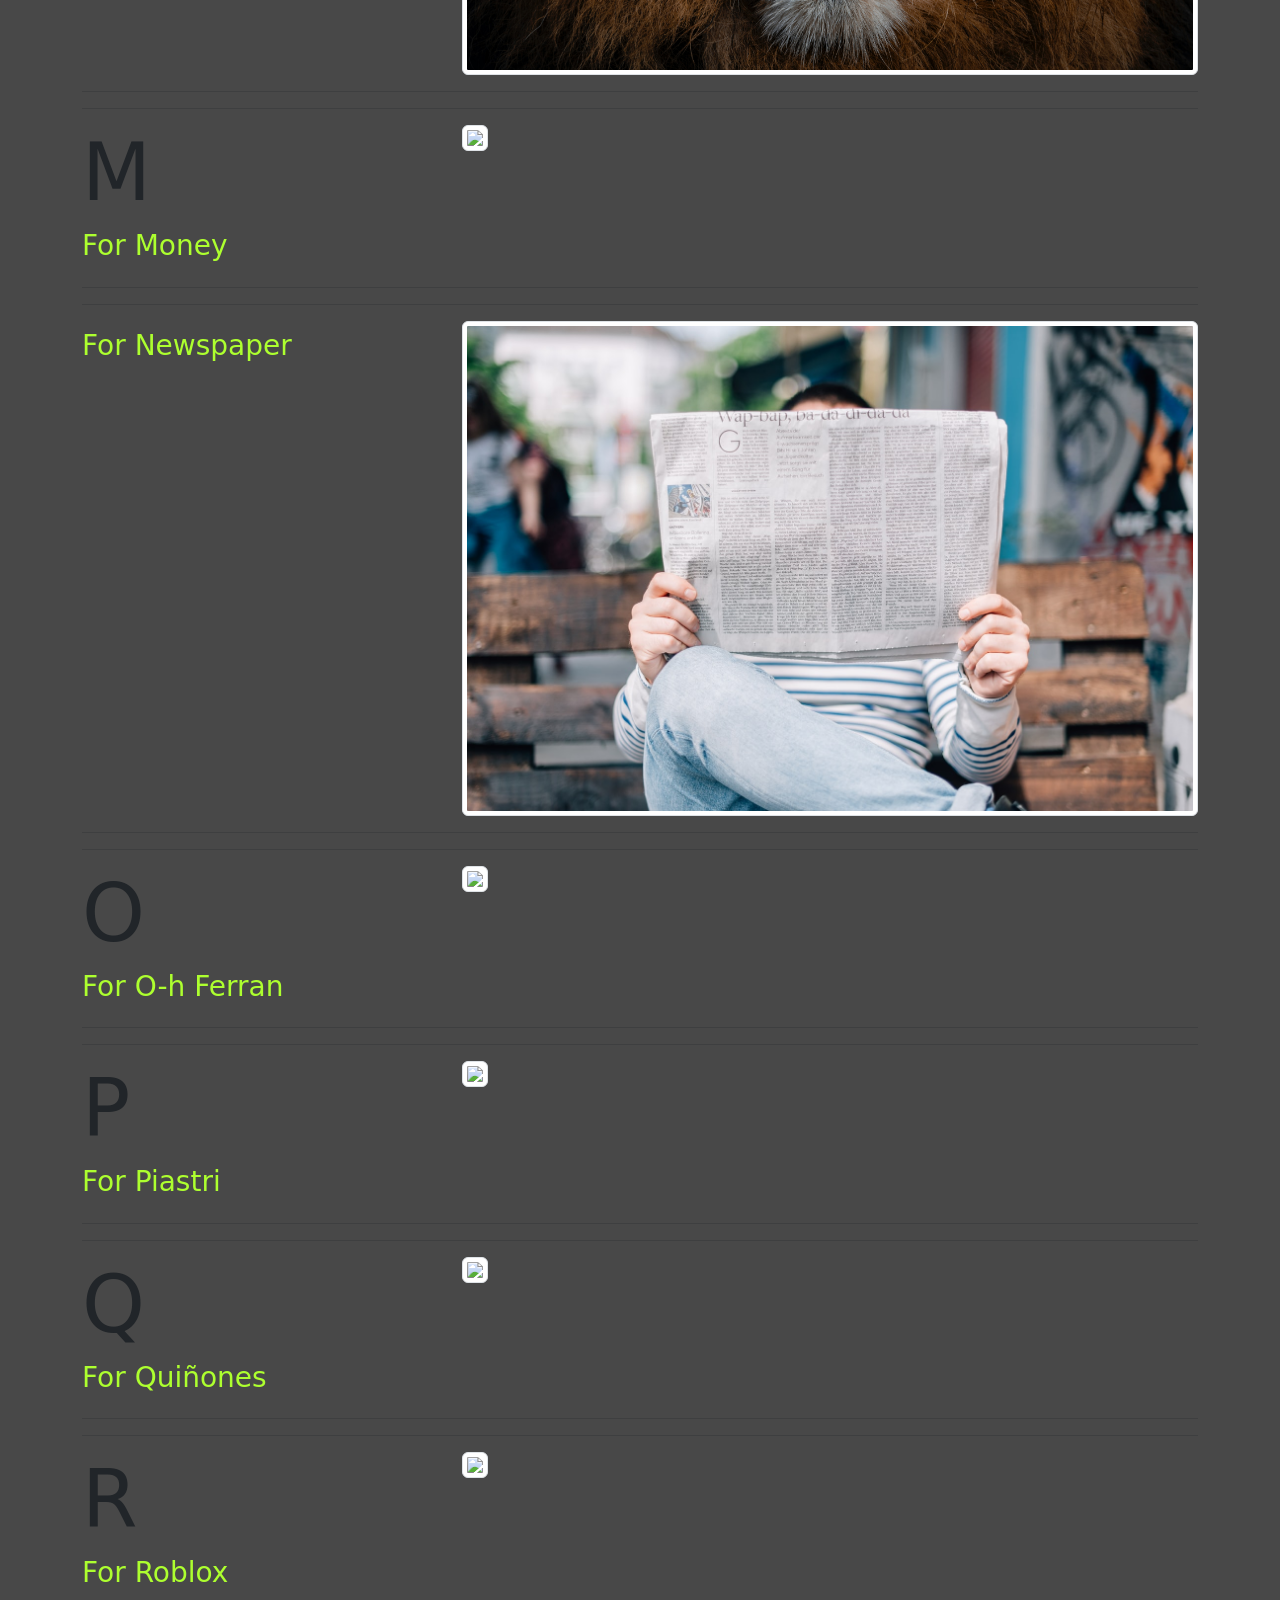
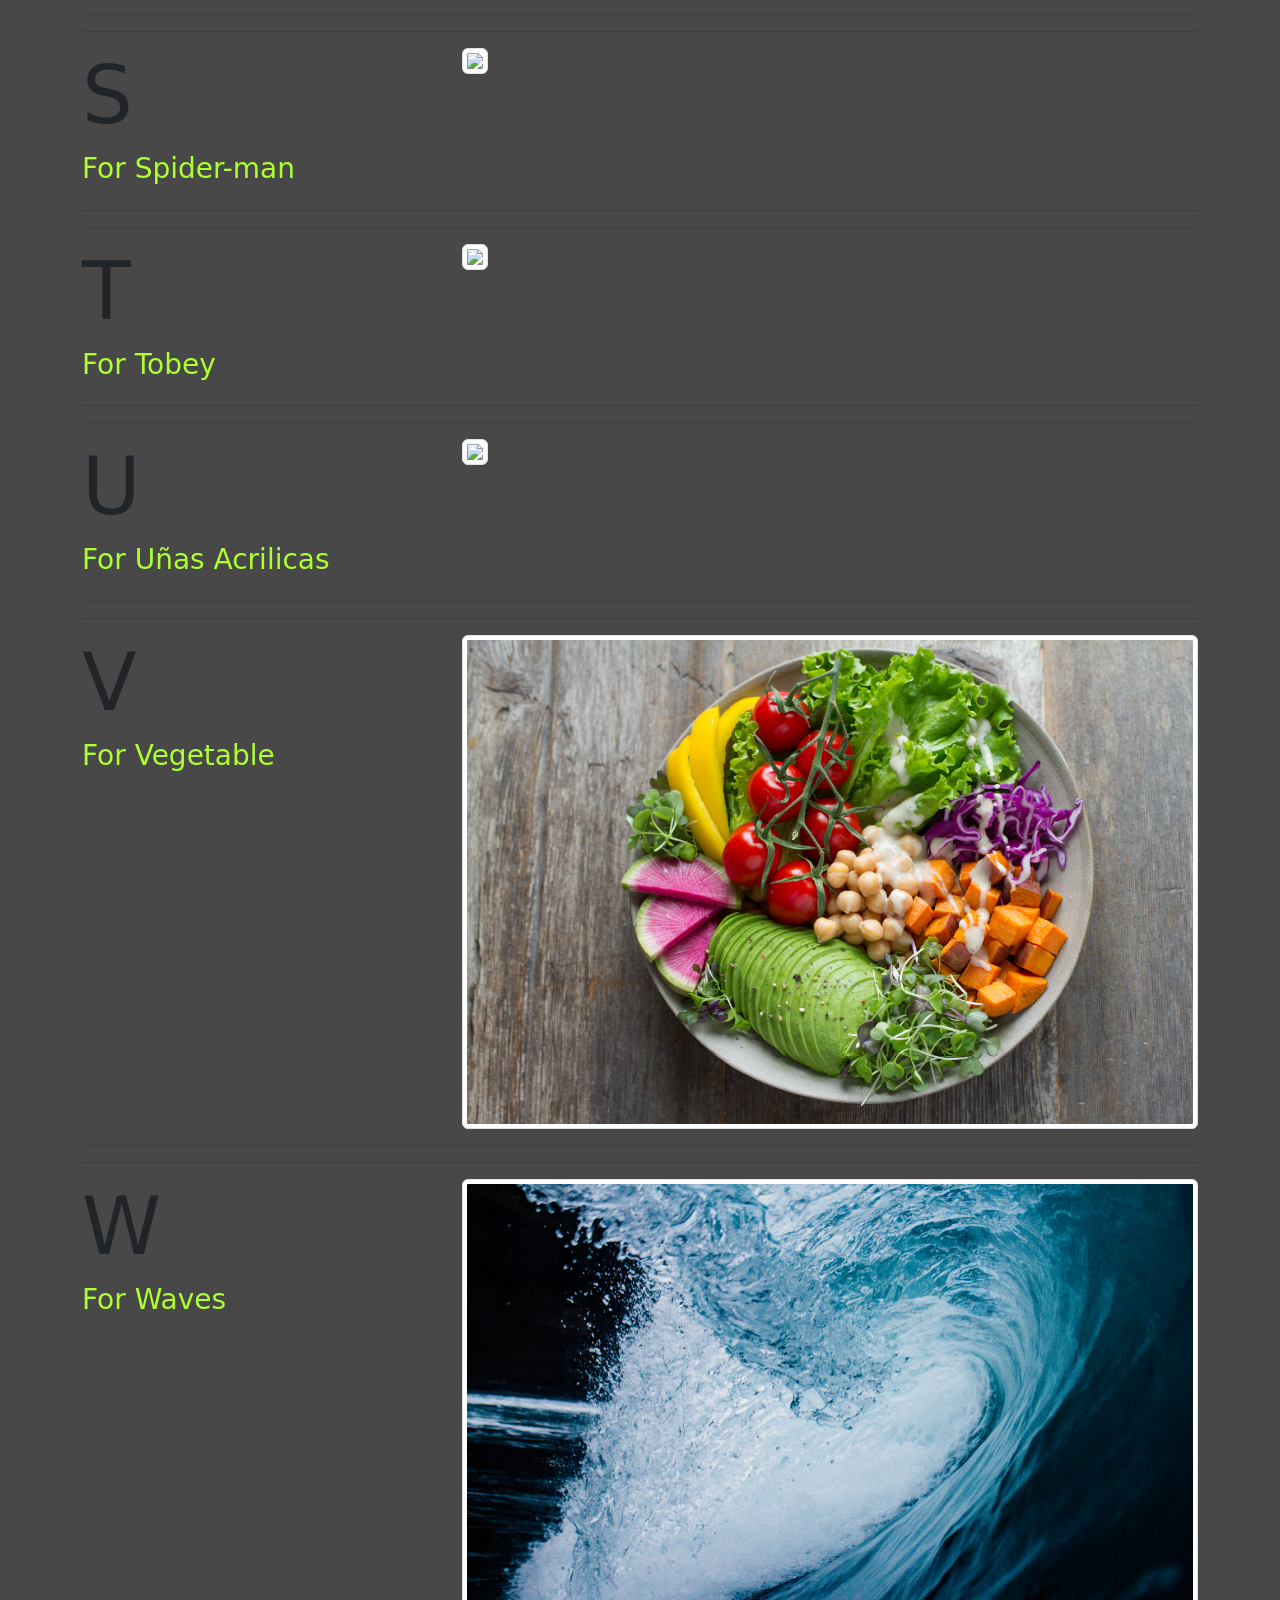
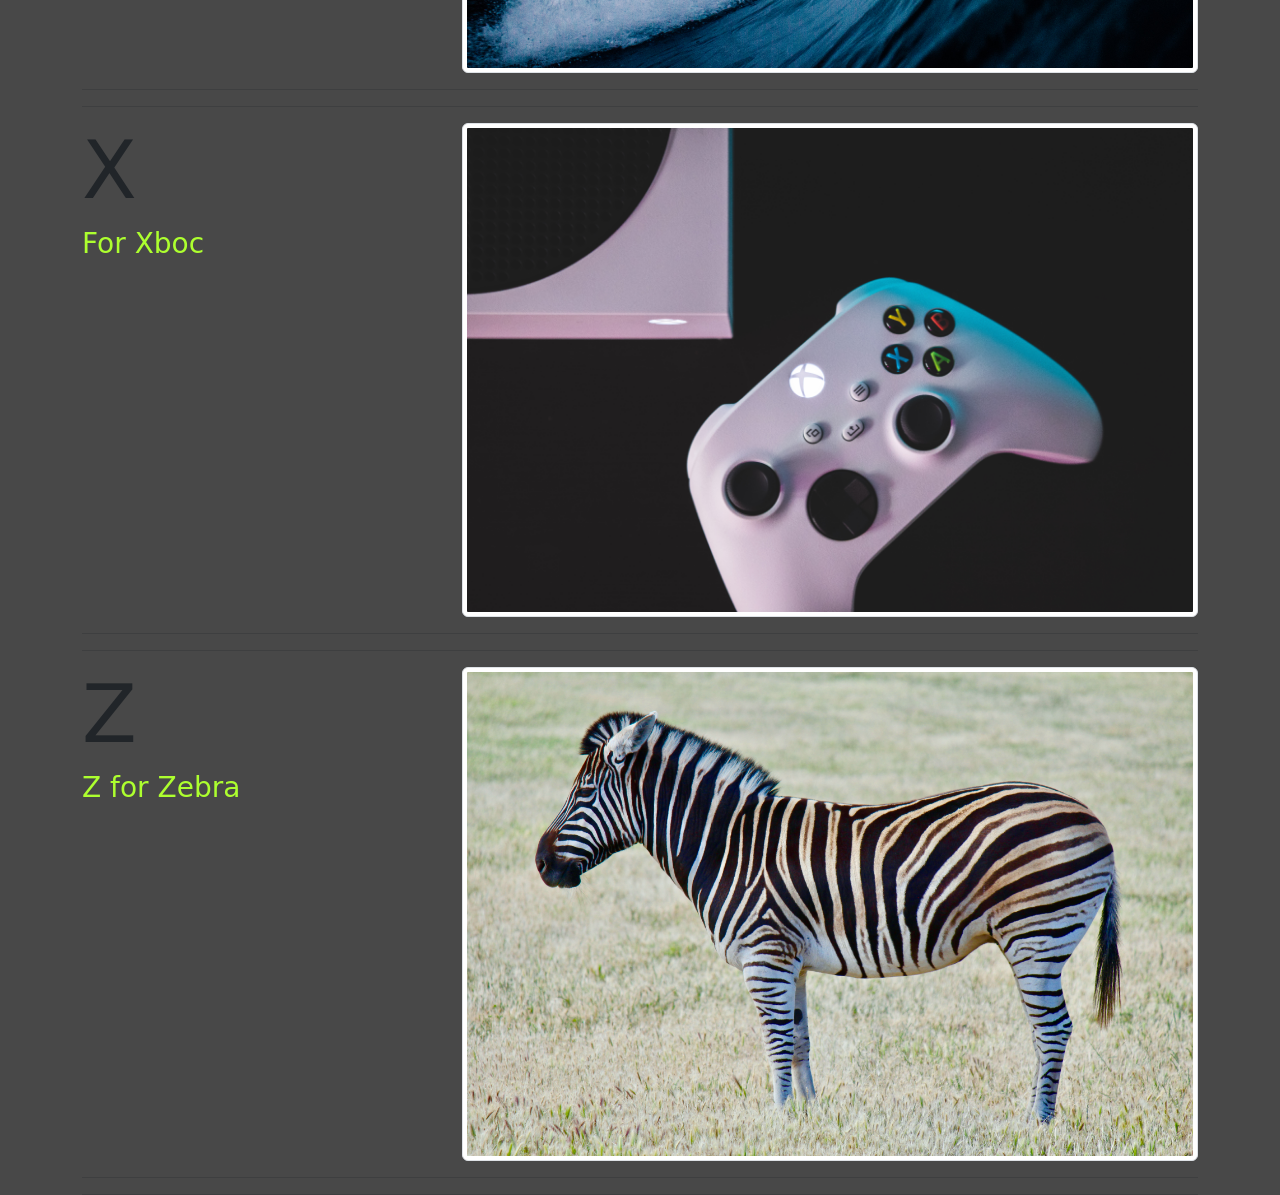
==== commit 29c13ba9: "listo ro" ====
--- a/ad-l3-1.0/index.html
+++ b/ad-l3-1.0/index.html
@@ -27,7 +27,7 @@
         <div class="row">
             <div class="col-12">
                 <!-- Enter each persons name in place of the "Insert Name Here" below -->
-                <h5>1</h5>
+                <h5  onclick="tresColores()" style="cursor: pointer; user-select: none;">1</h5>
 
             
             </div> 
@@ -39,6 +39,7 @@
             <div class="col-4">
                 <h1 class="display-1">A</h1>
                 <h3>For Appa</h3>
+                <h5  onclick="tresColores()" style="cursor: pointer; user-select: none;">2</h5>
             </div>
             <div class="col-8">
                 <img src="Pictures/a-appa.jpg" class="img-thumbnail">
@@ -54,7 +55,8 @@
         <div class="row">
             <div class="col-4">
                 <h1 class="display-1">B</h1>
-                <h3>For Beans</h3>
+                <h3 class="blue">For Beans</h3>
+                <h5 onclick="tresColores()" style="cursor: pointer; user-select: none;">3</h5>
             </div>
             <div class="col-8">
                 <!-- insert pathway to image inside the quotation marks in the 'src' -->
@@ -69,7 +71,8 @@
         <div class="row">
             <div class="col-4">
                 <h1 class="display-1">C</h1>
-                <h3>For Coffee</h3>
+                <h3 class="blue">For Coffee</h3>
+                <h5 onclick="tresColores()" style="cursor: pointer; user-select: none;">4</h5>
             </div>
             <div class="col-8">
                 <!-- Notice where the URL goes to -->
@@ -84,7 +87,8 @@
         <div class="row">
             <div class="col-4">
                 <h1 class="display-1">D</h1>
-                <h3>For Duck</h3>
+                <h3 class="blue">For Duck</h3>
+                <h5 onclick="tresColores()" style="cursor: pointer; user-select: none;">5</h5>
             </div>
             <div class="col-8">
                 <!-- Notice where the URL goes to -->
@@ -100,7 +104,7 @@
         <div class="row">
             <div class="col-4">
                 <h1 class="display-1">E</h1>
-                <h3>For Elephan</h3>
+                <h3 class="red">For Elephan</h3>
             </div>
             <div class="col-8">
                 <!-- insert pathway to image inside the quotation marks in the 'src' -->
@@ -415,5 +419,6 @@
         <hr>
         <hr>
     </main>
+    <script src="script.js"></script>
 </body>
 </html>
--- a/ad-l3-1.0/style.css
+++ b/ad-l3-1.0/style.css
@@ -2,4 +2,21 @@
     height: 100%;
     width: 100%;
   }
-  +
+  body {
+  background-color: #484848; /* Un gris muy claro */
+}
+  h3 {
+  color: greenyellow;
+
+  }
+  
+  .blue {
+    color: aqua;
+    font-weight: bold;
+  }
+
+  .red {
+    color: crimson;
+    font-weight: bold;
+  }
